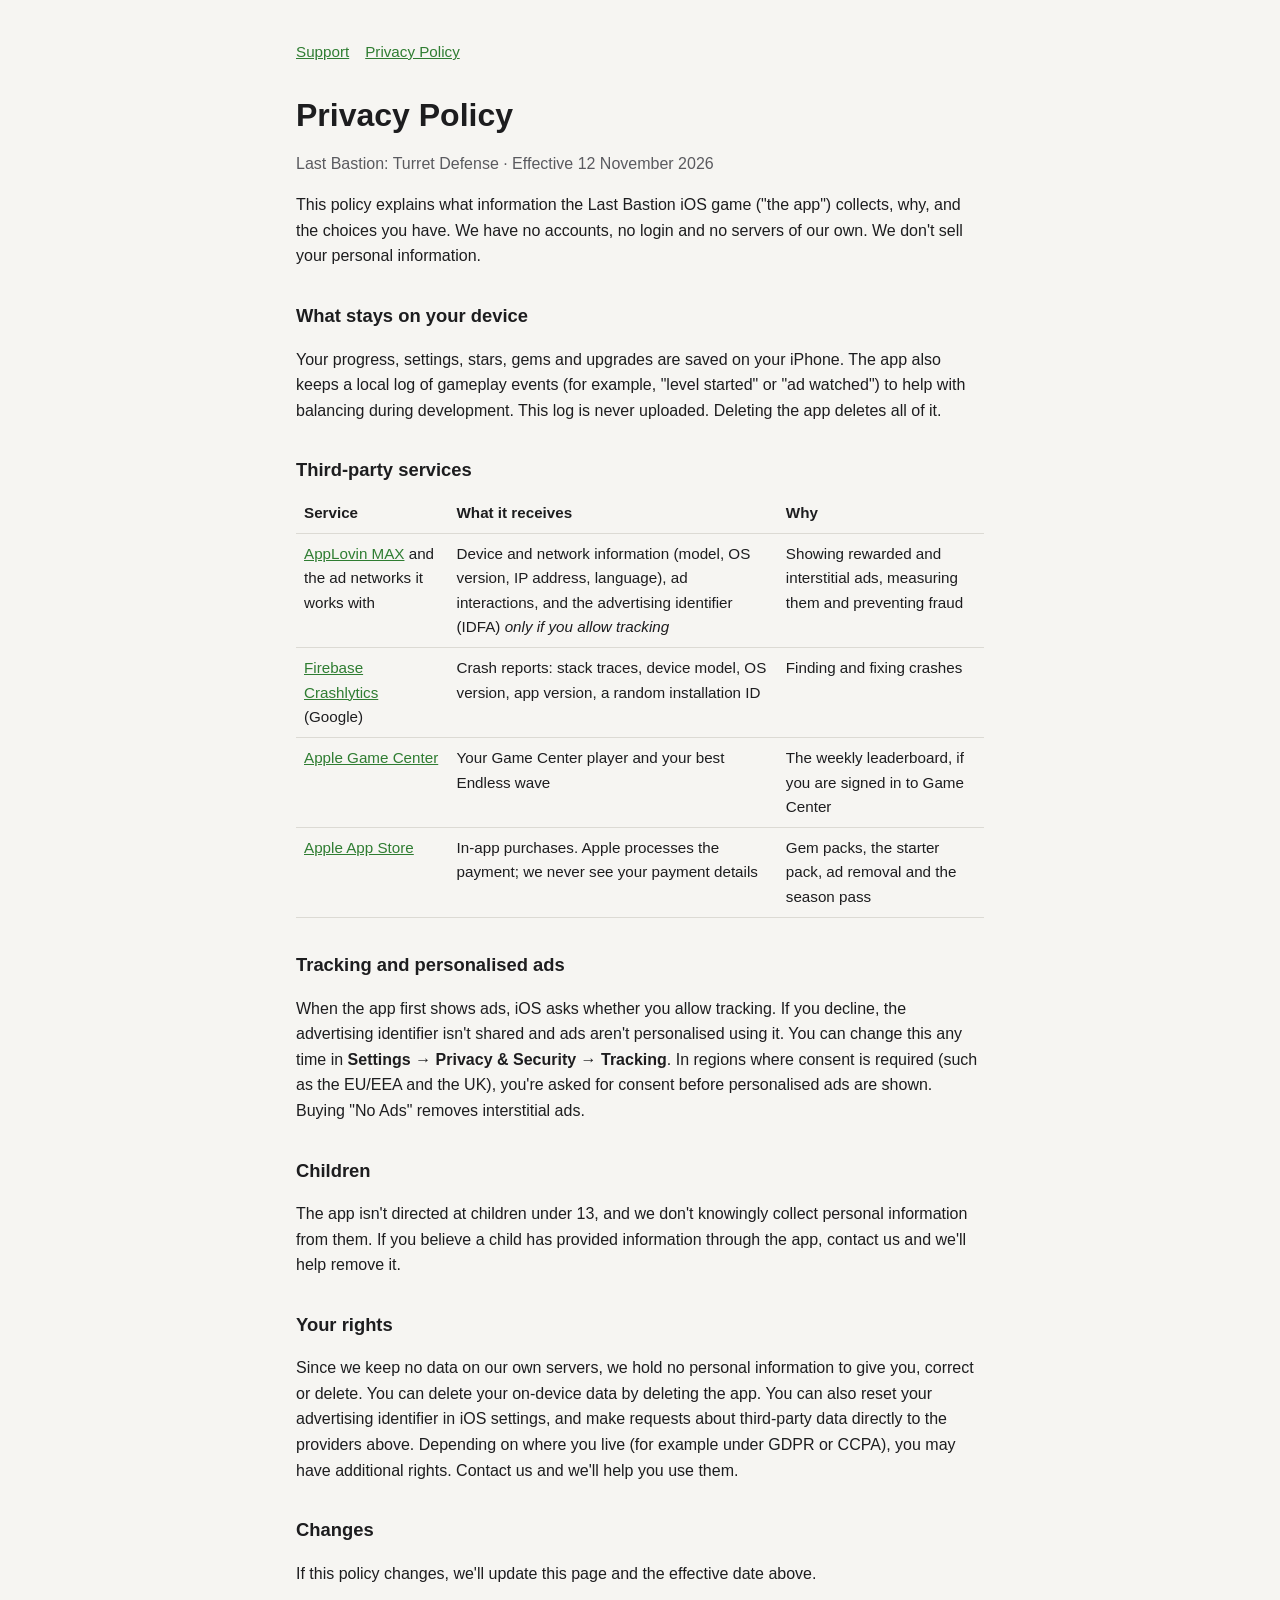
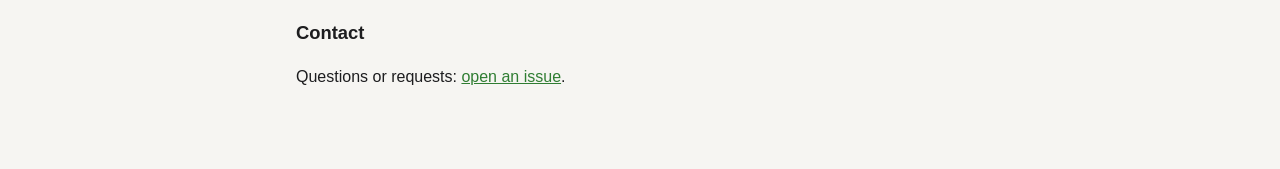
==== privacy.html @ 49ce0d4c "Add privacy policy and support pages" ====
<!doctype html>
<html lang="en">
<head>
<meta charset="utf-8">
<meta name="viewport" content="width=device-width,initial-scale=1">
<title>Last Bastion Privacy Policy</title>
<link rel="stylesheet" href="style.css">
</head>
<body>
<main>
<nav><a href="./">Support</a><a href="privacy.html">Privacy Policy</a></nav>
<h1>Privacy Policy</h1>
<p class="muted">Last Bastion: Turret Defense · Effective 12 November 2026</p>

<p>This policy explains what information the Last Bastion iOS game ("the app") collects, why, and the choices you have. We have no accounts, no login and no servers of our own. We don't sell your personal information.</p>

<h2>What stays on your device</h2>
<p>Your progress, settings, stars, gems and upgrades are saved on your iPhone. The app also keeps a local log of gameplay events (for example, "level started" or "ad watched") to help with balancing during development. This log is never uploaded. Deleting the app deletes all of it.</p>

<h2>Third-party services</h2>
<table>
<tr><th>Service</th><th>What it receives</th><th>Why</th></tr>
<tr><td><a href="https://www.applovin.com/privacy/">AppLovin MAX</a> and the ad networks it works with</td><td>Device and network information (model, OS version, IP address, language), ad interactions, and the advertising identifier (IDFA) <em>only if you allow tracking</em></td><td>Showing rewarded and interstitial ads, measuring them and preventing fraud</td></tr>
<tr><td><a href="https://firebase.google.com/support/privacy">Firebase Crashlytics</a> (Google)</td><td>Crash reports: stack traces, device model, OS version, app version, a random installation ID</td><td>Finding and fixing crashes</td></tr>
<tr><td><a href="https://www.apple.com/legal/privacy/">Apple Game Center</a></td><td>Your Game Center player and your best Endless wave</td><td>The weekly leaderboard, if you are signed in to Game Center</td></tr>
<tr><td><a href="https://www.apple.com/legal/privacy/">Apple App Store</a></td><td>In-app purchases. Apple processes the payment; we never see your payment details</td><td>Gem packs, the starter pack, ad removal and the season pass</td></tr>
</table>

<h2>Tracking and personalised ads</h2>
<p>When the app first shows ads, iOS asks whether you allow tracking. If you decline, the advertising identifier isn't shared and ads aren't personalised using it. You can change this any time in <strong>Settings → Privacy &amp; Security → Tracking</strong>. In regions where consent is required (such as the EU/EEA and the UK), you're asked for consent before personalised ads are shown. Buying "No Ads" removes interstitial ads.</p>

<h2>Children</h2>
<p>The app isn't directed at children under 13, and we don't knowingly collect personal information from them. If you believe a child has provided information through the app, contact us and we'll help remove it.</p>

<h2>Your rights</h2>
<p>Since we keep no data on our own servers, we hold no personal information to give you, correct or delete. You can delete your on-device data by deleting the app. You can also reset your advertising identifier in iOS settings, and make requests about third-party data directly to the providers above. Depending on where you live (for example under GDPR or CCPA), you may have additional rights. Contact us and we'll help you use them.</p>

<h2>Changes</h2>
<p>If this policy changes, we'll update this page and the effective date above.</p>

<h2>Contact</h2>
<p>Questions or requests: <a href="https://github.com/knyazyangor/last-bastion/issues">open an issue</a>.</p>
</main>
</body>
</html>
---- style.css ----
:root{--bg:#f6f5f2;--fg:#1d1d1f;--muted:#5a5a5f;--accent:#2f7d32;--line:#dcdad4}
@media (prefers-color-scheme:dark){:root{--bg:#141414;--fg:#ededed;--muted:#a3a3a8;--accent:#6fc272;--line:#2c2c2c}}
*{box-sizing:border-box}
body{margin:0;background:var(--bg);color:var(--fg);font:16px/1.6 -apple-system,BlinkMacSystemFont,"Segoe UI",Helvetica,Arial,sans-serif}
main{max-width:720px;margin:0 auto;padding:40px 16px 64px}
h1{font-size:2rem;line-height:1.2;margin:0 0 4px}
h2{font-size:1.15rem;margin:32px 0 8px}
p,li{color:var(--fg)}
.muted{color:var(--muted)}
a{color:var(--accent)}
table{width:100%;border-collapse:collapse;margin:8px 0;font-size:.95rem}
th,td{text-align:left;vertical-align:top;padding:8px;border-bottom:1px solid var(--line)}
nav{margin-bottom:32px;font-size:.95rem}
nav a{margin-right:16px}
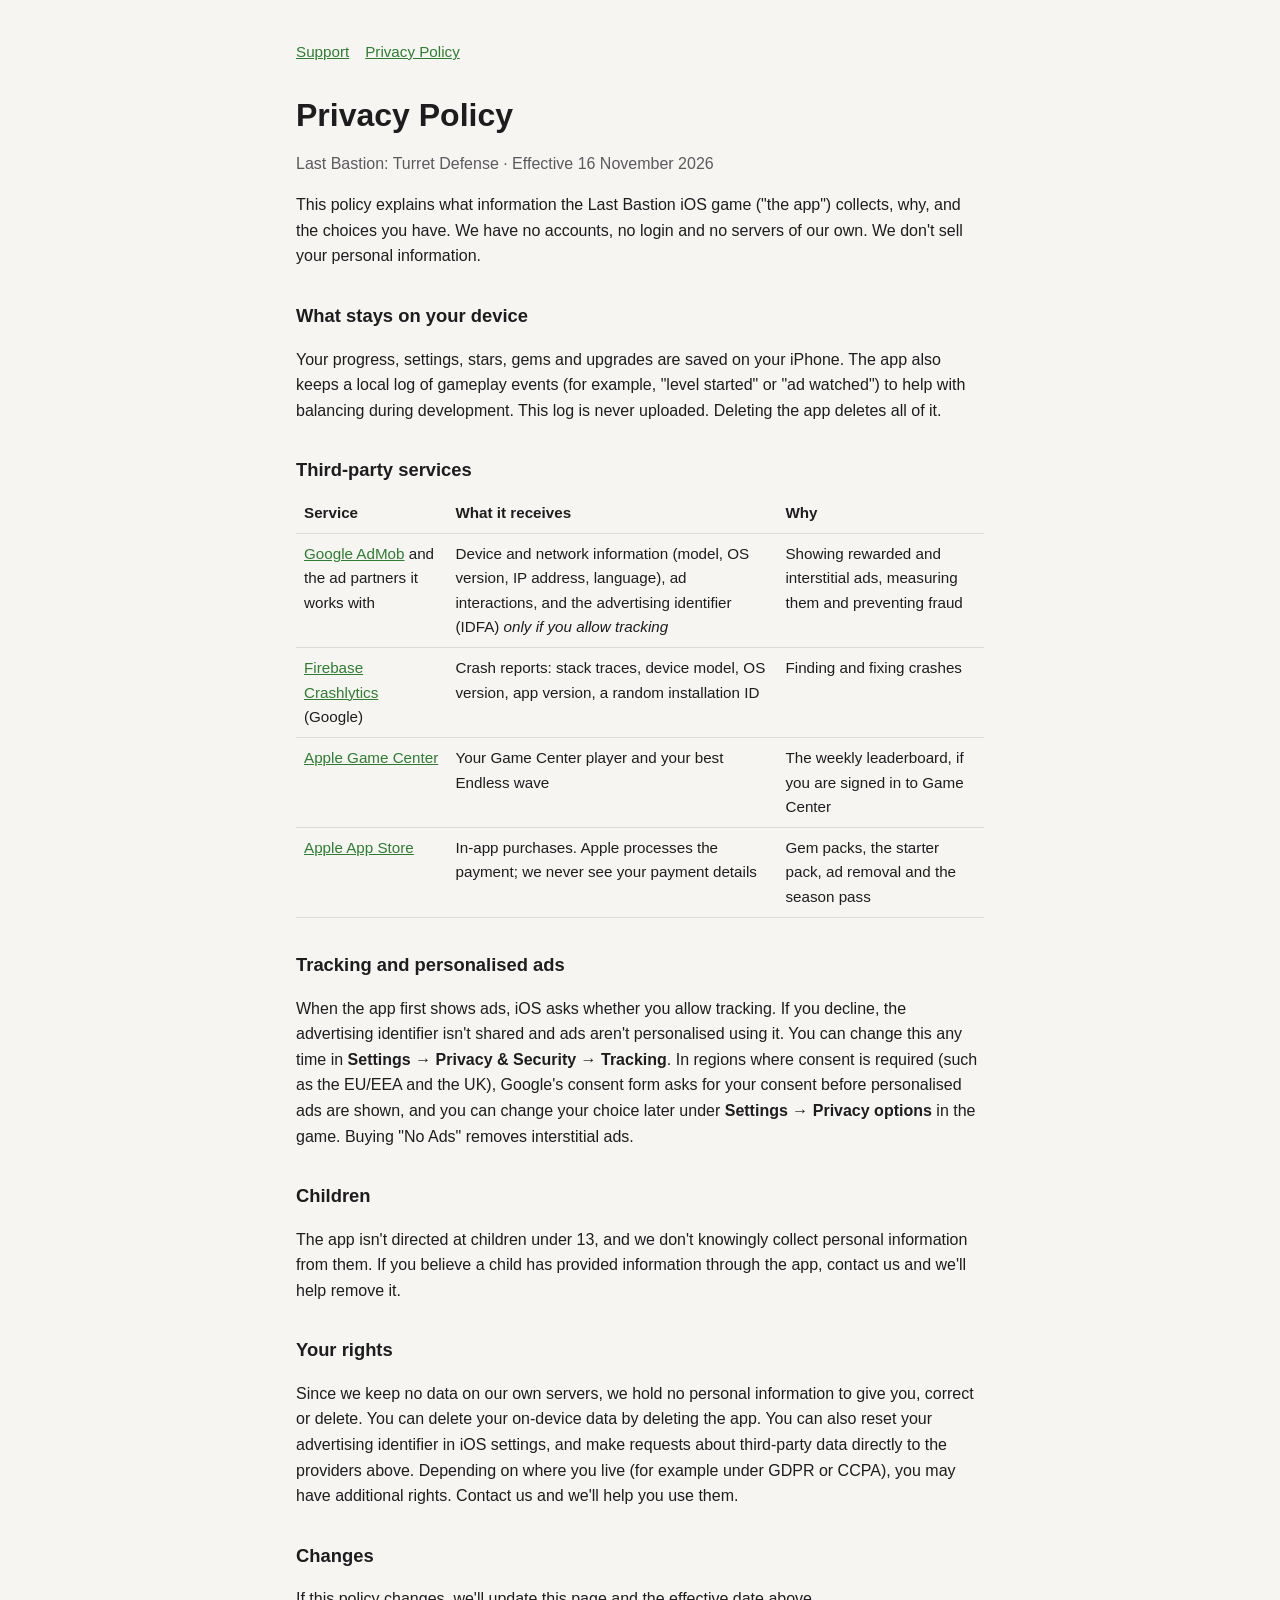
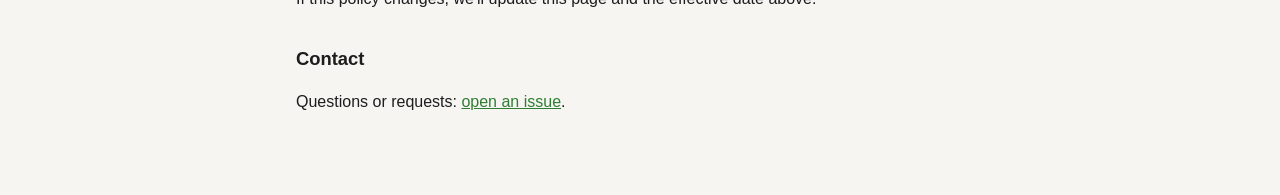
==== commit 298b3297: "Name Google AdMob as the ad provider in the privacy policy The app switched from AppLovin MAX to AdM" ====
--- a/privacy.html
+++ b/privacy.html
@@ -10,7 +10,7 @@
 <main>
 <nav><a href="./">Support</a><a href="privacy.html">Privacy Policy</a></nav>
 <h1>Privacy Policy</h1>
-<p class="muted">Last Bastion: Turret Defense · Effective 12 November 2026</p>
+<p class="muted">Last Bastion: Turret Defense · Effective 16 November 2026</p>
 
 <p>This policy explains what information the Last Bastion iOS game ("the app") collects, why, and the choices you have. We have no accounts, no login and no servers of our own. We don't sell your personal information.</p>
 
@@ -20,14 +20,14 @@
 <h2>Third-party services</h2>
 <table>
 <tr><th>Service</th><th>What it receives</th><th>Why</th></tr>
-<tr><td><a href="https://www.applovin.com/privacy/">AppLovin MAX</a> and the ad networks it works with</td><td>Device and network information (model, OS version, IP address, language), ad interactions, and the advertising identifier (IDFA) <em>only if you allow tracking</em></td><td>Showing rewarded and interstitial ads, measuring them and preventing fraud</td></tr>
+<tr><td><a href="https://policies.google.com/technologies/partner-sites">Google AdMob</a> and the ad partners it works with</td><td>Device and network information (model, OS version, IP address, language), ad interactions, and the advertising identifier (IDFA) <em>only if you allow tracking</em></td><td>Showing rewarded and interstitial ads, measuring them and preventing fraud</td></tr>
 <tr><td><a href="https://firebase.google.com/support/privacy">Firebase Crashlytics</a> (Google)</td><td>Crash reports: stack traces, device model, OS version, app version, a random installation ID</td><td>Finding and fixing crashes</td></tr>
 <tr><td><a href="https://www.apple.com/legal/privacy/">Apple Game Center</a></td><td>Your Game Center player and your best Endless wave</td><td>The weekly leaderboard, if you are signed in to Game Center</td></tr>
 <tr><td><a href="https://www.apple.com/legal/privacy/">Apple App Store</a></td><td>In-app purchases. Apple processes the payment; we never see your payment details</td><td>Gem packs, the starter pack, ad removal and the season pass</td></tr>
 </table>
 
 <h2>Tracking and personalised ads</h2>
-<p>When the app first shows ads, iOS asks whether you allow tracking. If you decline, the advertising identifier isn't shared and ads aren't personalised using it. You can change this any time in <strong>Settings → Privacy &amp; Security → Tracking</strong>. In regions where consent is required (such as the EU/EEA and the UK), you're asked for consent before personalised ads are shown. Buying "No Ads" removes interstitial ads.</p>
+<p>When the app first shows ads, iOS asks whether you allow tracking. If you decline, the advertising identifier isn't shared and ads aren't personalised using it. You can change this any time in <strong>Settings → Privacy &amp; Security → Tracking</strong>. In regions where consent is required (such as the EU/EEA and the UK), Google's consent form asks for your consent before personalised ads are shown, and you can change your choice later under <strong>Settings → Privacy options</strong> in the game. Buying "No Ads" removes interstitial ads.</p>
 
 <h2>Children</h2>
 <p>The app isn't directed at children under 13, and we don't knowingly collect personal information from them. If you believe a child has provided information through the app, contact us and we'll help remove it.</p>
